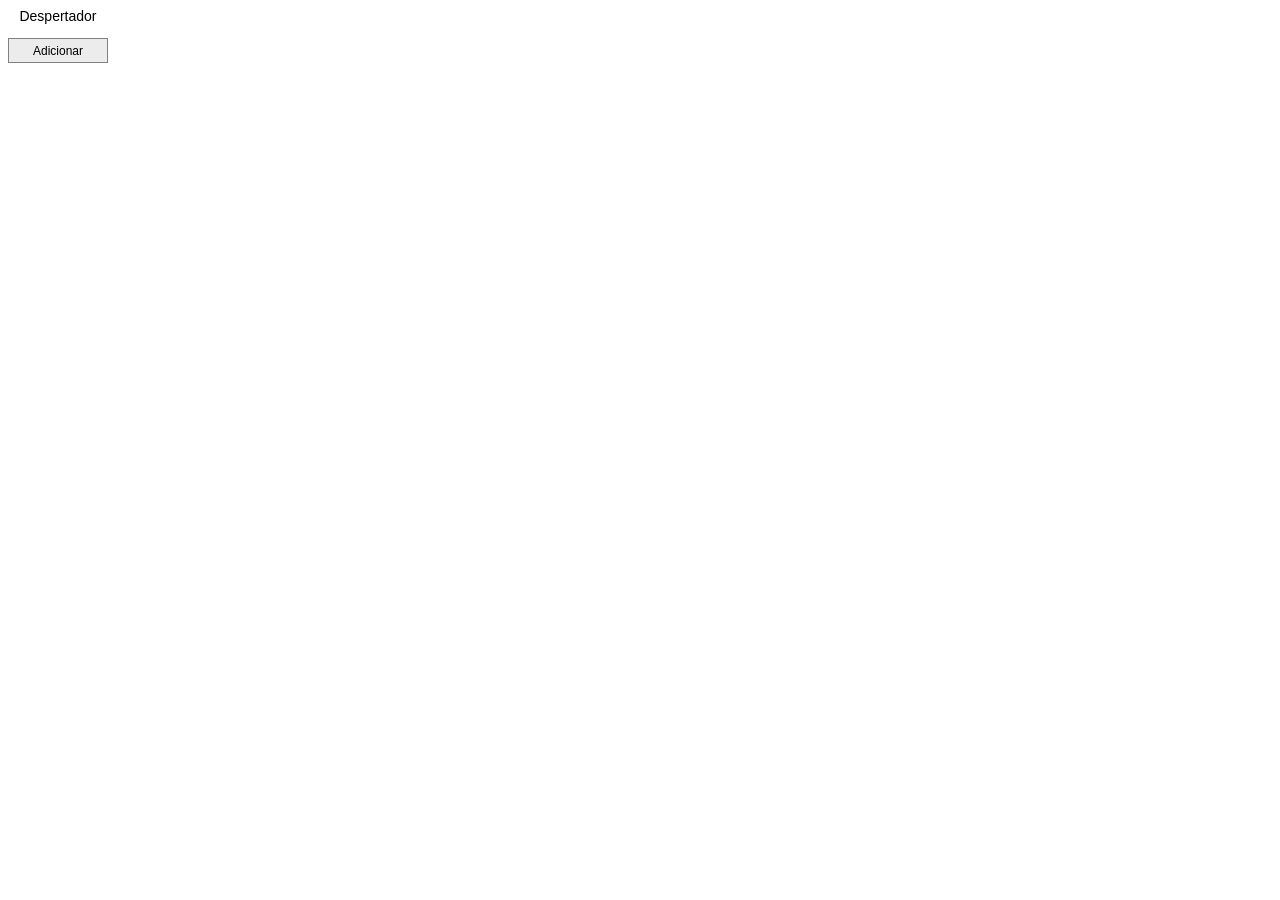
==== alarme/index.html @ 1c58fd75 "Rename despertador.html to alarme/index.html" ====
<html>
	<head>
		<title>Despertador</title>
		
		<style>
	
			.title {
				width: 100px;
				height: 25px;
				text-align: center;
				margin-bottom: 5px;
				font-family: arial;
				font-size: 14px;
			}

			.timer {
				width: 76px;
				height: 25px;
				margin-bottom: 5px;
				padding: 2px;
				border: 1px solid grey;
				font-family: arial;
				font-size: 12px;
			}
			
			.delete {
				width: 25px;
				height: 25px;
				margin-left: -1px;
				margin-bottom: 5px;
				padding: 2px;
				border: 1px solid grey;
				font-family: arial;
				font-size: 12px;
				background: #ececec;
			}

			.add {
				width: 100px;
				height: 25px;
				padding: 2px;
				border: 1px solid grey;
				font-family: arial;
				font-size: 12px;
				background: #ececec;
			}

			.delete:hover, .add:hover {
				background: #fafafa;
			}

			.delete:active, .add:active {
				border: 1px solid lightgrey;
			}

			#timers {
				margin-bottom: 5px;
			}

		</style>

	</head>

	<body>
		<div class="title">Despertador</div>
		<div id="timers">
			
		</div>

		<input type="button" value="Adicionar" class="add" onclick="add();">

		<script>
			
			var timersDiv = document.getElementById("timers");
			var i = 0;

			function add() {
				var br = document.createElement("br");

				var input = document.createElement("input");
				input.type = "time";
				input.className = "timer";
				input.id = "timer"+i;

				var del = document.createElement("input");
				del.type = "button";
				del.className = "delete";
				del.value = "X";
				del.id = "delete"+i;
				del.onclick = function(){
					timersDiv.removeChild(input);
					timersDiv.removeChild(del);
					timersDiv.removeChild(br);
				};

				timersDiv.appendChild(input);
				timersDiv.appendChild(del);
				timersDiv.appendChild(br);

				i++;

				if (window.Notification && Notification.permission !== "granted") {
    				Notification.requestPermission(function (status) {
      				if (Notification.permission !== status) {
      					Notification.permission = status;
      				}
    				});
  			}

			}

			function verify() {
				var timers = timersDiv.getElementsByClassName("timer");

				var today = new Date();
				
				for (var j = 0; j < timers.length; j++) {
					let timer = timers[j];
					let time = timer.value;
					
					let date = new Date(today.toDateString() + ' ' + time);

					let dif = Math.abs(date - today);

					if (dif <= 30000) {
						if (window.Notification && Notification.permission === "granted") {
							var t;
							function createNot() {
								var not = new Notification("Despertador - " + time + " - Clique para parar.");	
								t = setTimeout(createNot, 30000);
								not.onclick = function(){clearTimeout(t);}
							}
							createNot();
						} else {
							alert("Despertador: " + time);
						}
					}
				}

			}

			setInterval(verify, 60000);

		</script>

	</body>

</html>
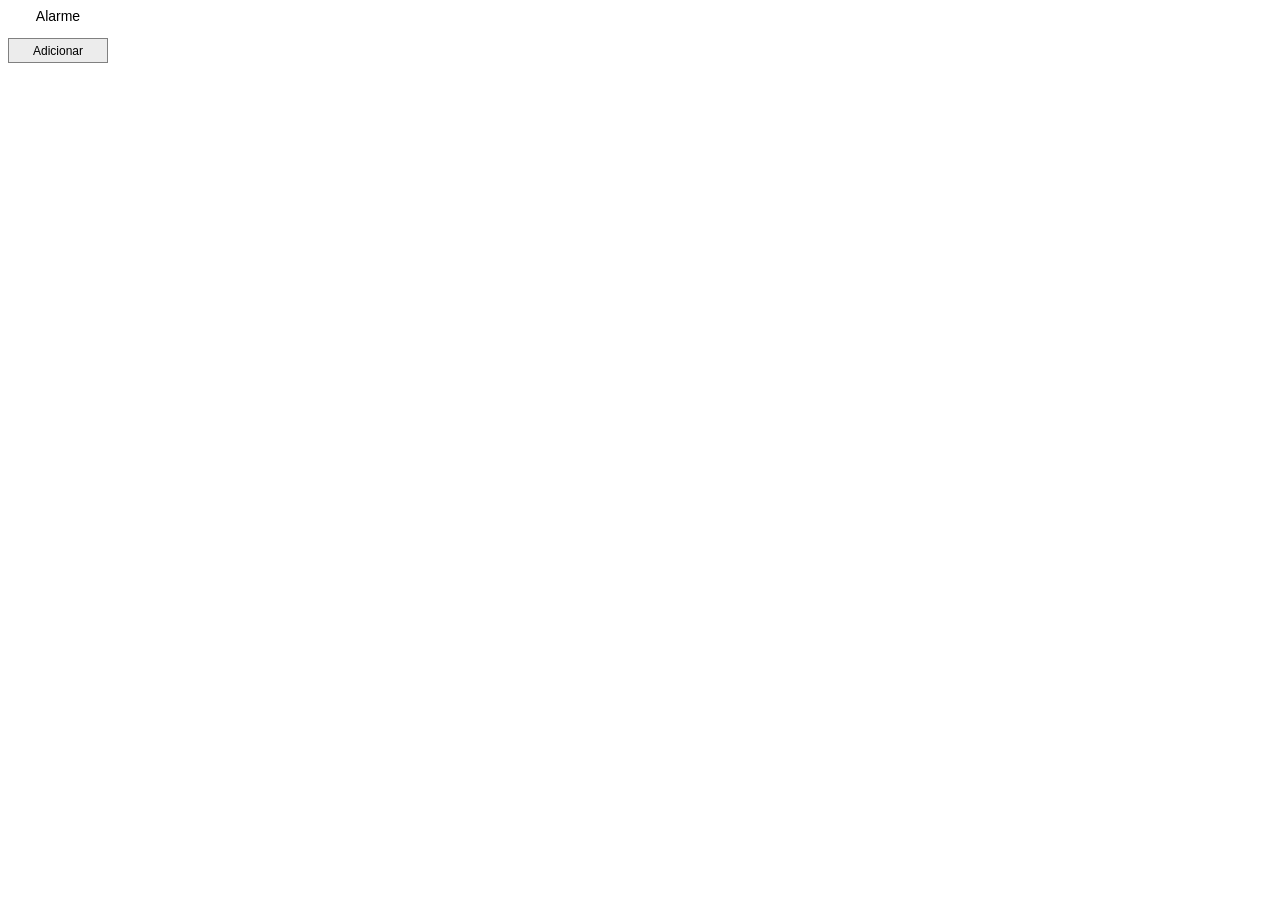
==== commit 5b6c076b: "Update index.html" ====
--- a/alarme/index.html
+++ b/alarme/index.html
@@ -1,148 +1,19 @@
 <html>
 	<head>
 		<title>Despertador</title>
-		
-		<style>
-	
-			.title {
-				width: 100px;
-				height: 25px;
-				text-align: center;
-				margin-bottom: 5px;
-				font-family: arial;
-				font-size: 14px;
-			}
-
-			.timer {
-				width: 76px;
-				height: 25px;
-				margin-bottom: 5px;
-				padding: 2px;
-				border: 1px solid grey;
-				font-family: arial;
-				font-size: 12px;
-			}
-			
-			.delete {
-				width: 25px;
-				height: 25px;
-				margin-left: -1px;
-				margin-bottom: 5px;
-				padding: 2px;
-				border: 1px solid grey;
-				font-family: arial;
-				font-size: 12px;
-				background: #ececec;
-			}
-
-			.add {
-				width: 100px;
-				height: 25px;
-				padding: 2px;
-				border: 1px solid grey;
-				font-family: arial;
-				font-size: 12px;
-				background: #ececec;
-			}
-
-			.delete:hover, .add:hover {
-				background: #fafafa;
-			}
-
-			.delete:active, .add:active {
-				border: 1px solid lightgrey;
-			}
-
-			#timers {
-				margin-bottom: 5px;
-			}
-
-		</style>
-
+		<link rel="stylesheet" type="text/css" href="style.css" />		
 	</head>
 
 	<body>
-		<div class="title">Despertador</div>
+		<div class="title">Alarme</div>
 		<div id="timers">
 			
 		</div>
 
 		<input type="button" value="Adicionar" class="add" onclick="add();">
 
-		<script>
-			
-			var timersDiv = document.getElementById("timers");
-			var i = 0;
-
-			function add() {
-				var br = document.createElement("br");
-
-				var input = document.createElement("input");
-				input.type = "time";
-				input.className = "timer";
-				input.id = "timer"+i;
-
-				var del = document.createElement("input");
-				del.type = "button";
-				del.className = "delete";
-				del.value = "X";
-				del.id = "delete"+i;
-				del.onclick = function(){
-					timersDiv.removeChild(input);
-					timersDiv.removeChild(del);
-					timersDiv.removeChild(br);
-				};
-
-				timersDiv.appendChild(input);
-				timersDiv.appendChild(del);
-				timersDiv.appendChild(br);
-
-				i++;
-
-				if (window.Notification && Notification.permission !== "granted") {
-    				Notification.requestPermission(function (status) {
-      				if (Notification.permission !== status) {
-      					Notification.permission = status;
-      				}
-    				});
-  			}
-
-			}
-
-			function verify() {
-				var timers = timersDiv.getElementsByClassName("timer");
-
-				var today = new Date();
-				
-				for (var j = 0; j < timers.length; j++) {
-					let timer = timers[j];
-					let time = timer.value;
-					
-					let date = new Date(today.toDateString() + ' ' + time);
-
-					let dif = Math.abs(date - today);
-
-					if (dif <= 30000) {
-						if (window.Notification && Notification.permission === "granted") {
-							var t;
-							function createNot() {
-								var not = new Notification("Despertador - " + time + " - Clique para parar.");	
-								t = setTimeout(createNot, 30000);
-								not.onclick = function(){clearTimeout(t);}
-							}
-							createNot();
-						} else {
-							alert("Despertador: " + time);
-						}
-					}
-				}
-
-			}
-
-			setInterval(verify, 60000);
-
-		</script>
-
+		<script src="js.js"></script>
+		
 	</body>
 
 </html>
--- a/alarme/style.css
+++ b/alarme/style.css
@@ -0,0 +1,52 @@
+.title {
+				width: 100px;
+				height: 25px;
+				text-align: center;
+				margin-bottom: 5px;
+				font-family: arial;
+				font-size: 14px;
+			}
+
+			.timer {
+				width: 76px;
+				height: 25px;
+				margin-bottom: 5px;
+				padding: 2px;
+				border: 1px solid grey;
+				font-family: arial;
+				font-size: 12px;
+			}
+			
+			.delete {
+				width: 25px;
+				height: 25px;
+				margin-left: -1px;
+				margin-bottom: 5px;
+				padding: 2px;
+				border: 1px solid grey;
+				font-family: arial;
+				font-size: 12px;
+				background: #ececec;
+			}
+
+			.add {
+				width: 100px;
+				height: 25px;
+				padding: 2px;
+				border: 1px solid grey;
+				font-family: arial;
+				font-size: 12px;
+				background: #ececec;
+			}
+
+			.delete:hover, .add:hover {
+				background: #fafafa;
+			}
+
+			.delete:active, .add:active {
+				border: 1px solid lightgrey;
+			}
+
+			#timers {
+				margin-bottom: 5px;
+			}
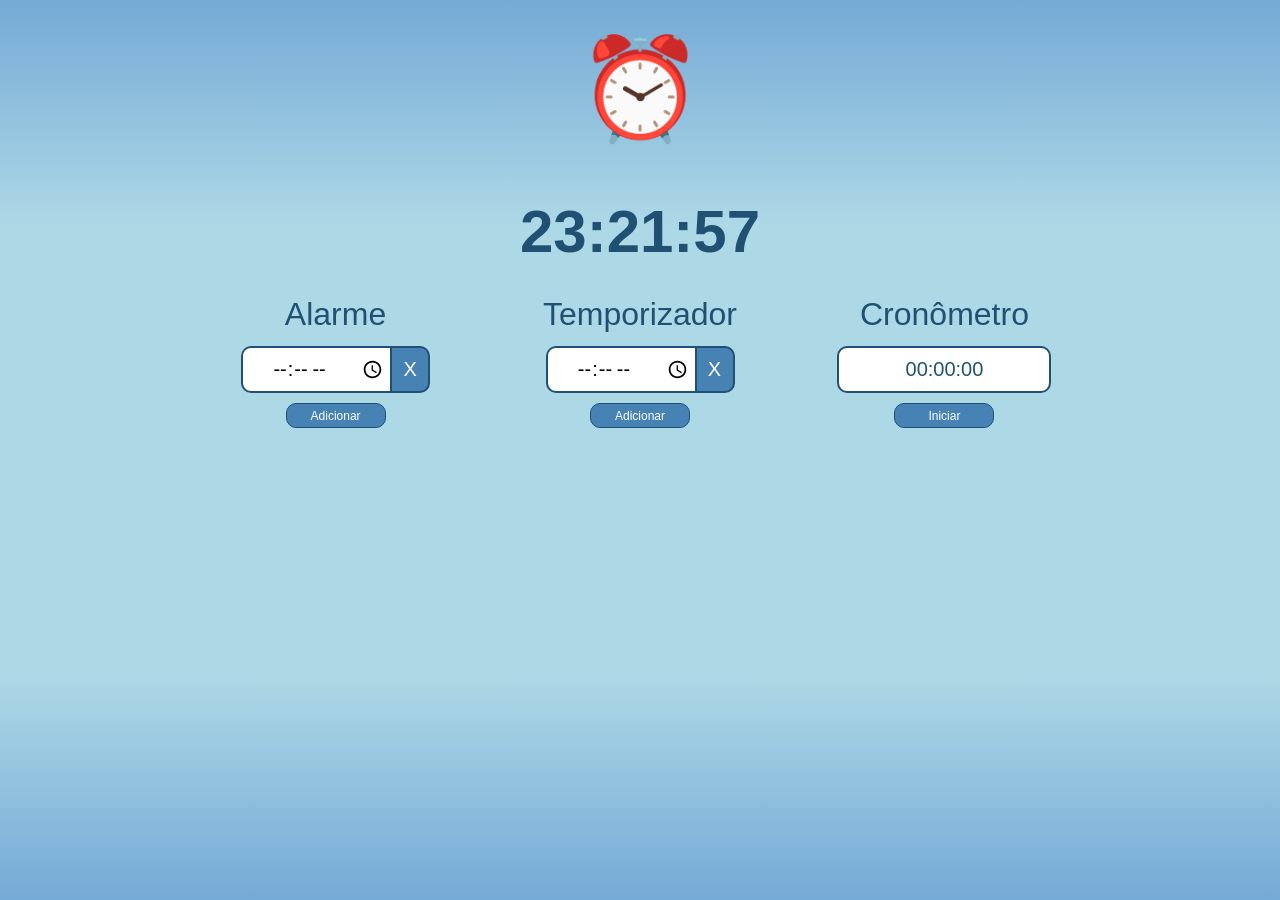
==== commit 964a2626: "Upgrade" ====
--- a/alarme/index.html
+++ b/alarme/index.html
@@ -1,16 +1,32 @@
 <html>
 	<head>
-		<title>Despertador</title>
-		<link rel="stylesheet" type="text/css" href="style.css" />		
+		<title>Relógio</title>
+		<link rel="stylesheet" type="text/css" href="style.css" />	
+		<meta charset="utf-8" />
 	</head>
 
 	<body>
-		<div class="title">Alarme</div>
-		<div id="timers">
-			
+		<h1 style="font-size: 100px; height: 100px; margin-top: 30px;">⏰</h1>
+
+		<div id="time">Relógio</div>
+	
+		<div class="box">
+			<div class="title">Alarme</div>
+			<div id="alarms"></div>
+			<input type="button" value="Adicionar" class="button" onclick="addAlarm();">
 		</div>
 
-		<input type="button" value="Adicionar" class="add" onclick="add();">
+		<div class="box">
+			<div class="title">Temporizador</div>
+			<div id="timers"></div>
+			<input type="button" value="Adicionar" class="button" onclick="addTimer();">
+		</div>
+
+		<div class="box">
+			<div class="title">Cronômetro</div>
+			<div id="chrono">00:00:00</div>
+			<input type="button" id="chronoButton" value="Iniciar" class="button" onclick="startStop();">
+		</div>
 
 		<script src="js.js"></script>
 		
--- a/alarme/style.css
+++ b/alarme/style.css
@@ -1,52 +1,92 @@
+body {
+	background: rgb(117,170,214);
+	background: -moz-linear-gradient(top, rgb(117,170,214) 0%, rgb(173,216,230) 25%, rgb(173,216,230) 75%, rgb(117,170,214) 100%);
+	background: -webkit-linear-gradient(top, rgb(117,170,214) 0%,rgb(173,216,230) 25%,rgb(173,216,230) 75%,rgb(117,170,214) 100%);
+	background: linear-gradient(to bottom, rgb(117,170,214) 0%,rgb(173,216,230) 25%,rgb(173,216,230) 75%,rgb(117,170,214) 100%);
+	color: #205173;
+	text-align: center;
+	font-family: arial;
+}
+
+#time {
+	font-size: 60px;
+	font-weight: bold;
+}
+
+.box {
+	margin-top: 30px;
+	width: 300px;
+	display: inline-block;
+	vertical-align: top;
+}
+
 .title {
-				width: 100px;
-				height: 25px;
-				text-align: center;
-				margin-bottom: 5px;
-				font-family: arial;
-				font-size: 14px;
-			}
+	height: 30px;
+	margin-bottom: 20px;
+	font-size: 32px;
+}
 
-			.timer {
-				width: 76px;
-				height: 25px;
-				margin-bottom: 5px;
-				padding: 2px;
-				border: 1px solid grey;
-				font-family: arial;
-				font-size: 12px;
-			}
-			
-			.delete {
-				width: 25px;
-				height: 25px;
-				margin-left: -1px;
-				margin-bottom: 5px;
-				padding: 2px;
-				border: 1px solid grey;
-				font-family: arial;
-				font-size: 12px;
-				background: #ececec;
-			}
+.input {
+	margin: auto;
+	width: 150px;
+	height: 47px;
+	margin-bottom: 5px;
+	padding: 5px;
+	border: 2px solid #205173;
+	border-right: 0;
+	font-size: 20px;
+	border-radius: 10px 0 0 10px;
+	text-align: center;
+	font-family: Arial, Helvetica, sans-serif;
+}
 
-			.add {
-				width: 100px;
-				height: 25px;
-				padding: 2px;
-				border: 1px solid grey;
-				font-family: arial;
-				font-size: 12px;
-				background: #ececec;
-			}
+.delete {
+	margin: auto;
+	width: 40px;
+	height: 47px;
+	margin-left: -1px;
+	margin-bottom: 5px;
+	border: 2px solid #205173;
+	font-size: 20px;
+	background: steelblue;
+	color: white;
+	border-radius: 0 10px 10px 0;
+	cursor: pointer;
+}
 
-			.delete:hover, .add:hover {
-				background: #fafafa;
-			}
+.button {
+	margin: auto;
+	width: 100px;
+	height: 25px;
+	padding: 2px;
+	border: 1px solid #205173;
+	border-radius: 10px;
+	font-size: 12px;
+	background: steelblue;
+	color: white;
+	cursor: pointer;
+}
 
-			.delete:active, .add:active {
-				border: 1px solid lightgrey;
-			}
+.delete:hover, .button:hover {
+	background: #356a96;
+}
 
-			#timers {
-				margin-bottom: 5px;
-			}
+.delete:active, .button:active {
+	border: 1px solid grey;
+}
+
+#timers, #alarms {
+	margin-bottom: 5px;
+}
+
+#chrono {
+	background: white;
+	border: 2px solid #205173;
+	border-radius: 10px;
+	font-size: 20px;
+	padding: 10px;
+	width: 190px;
+	position: relative;
+	margin: auto;
+	margin-bottom: 10px;
+}
